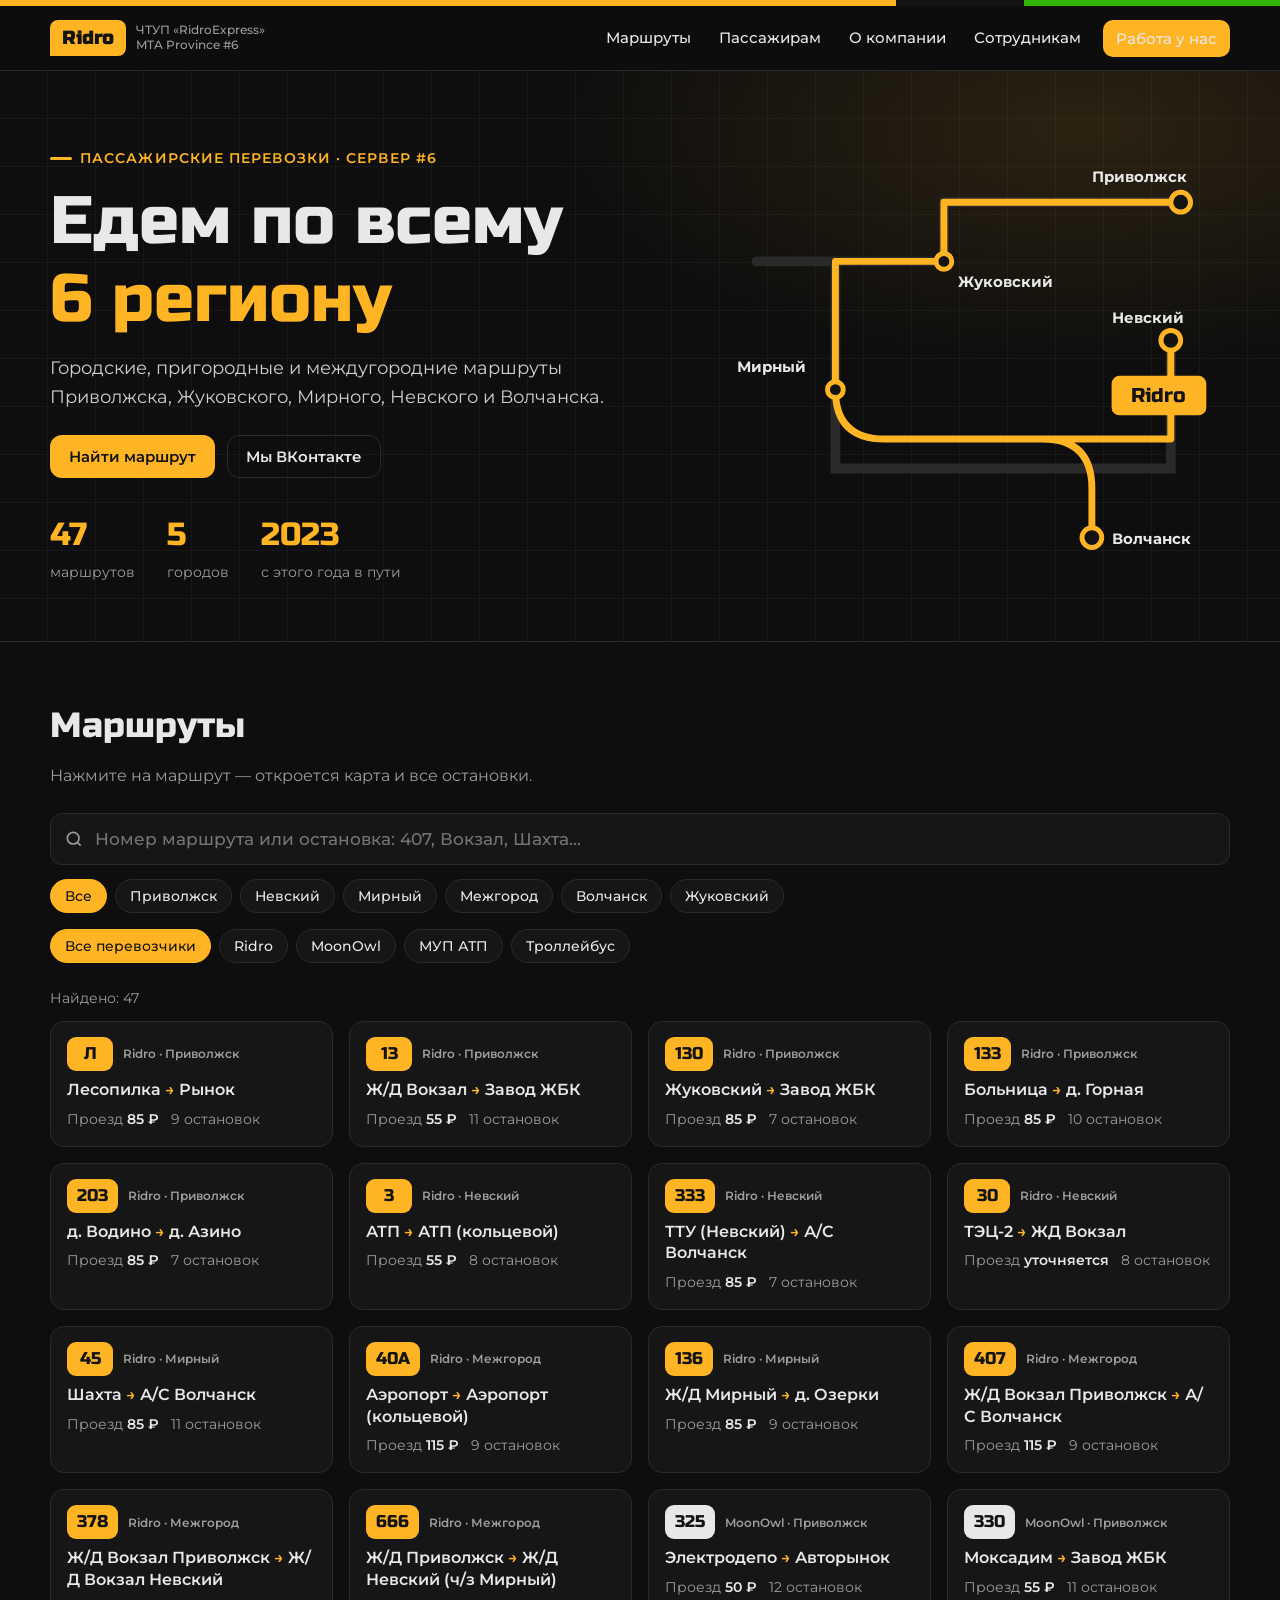
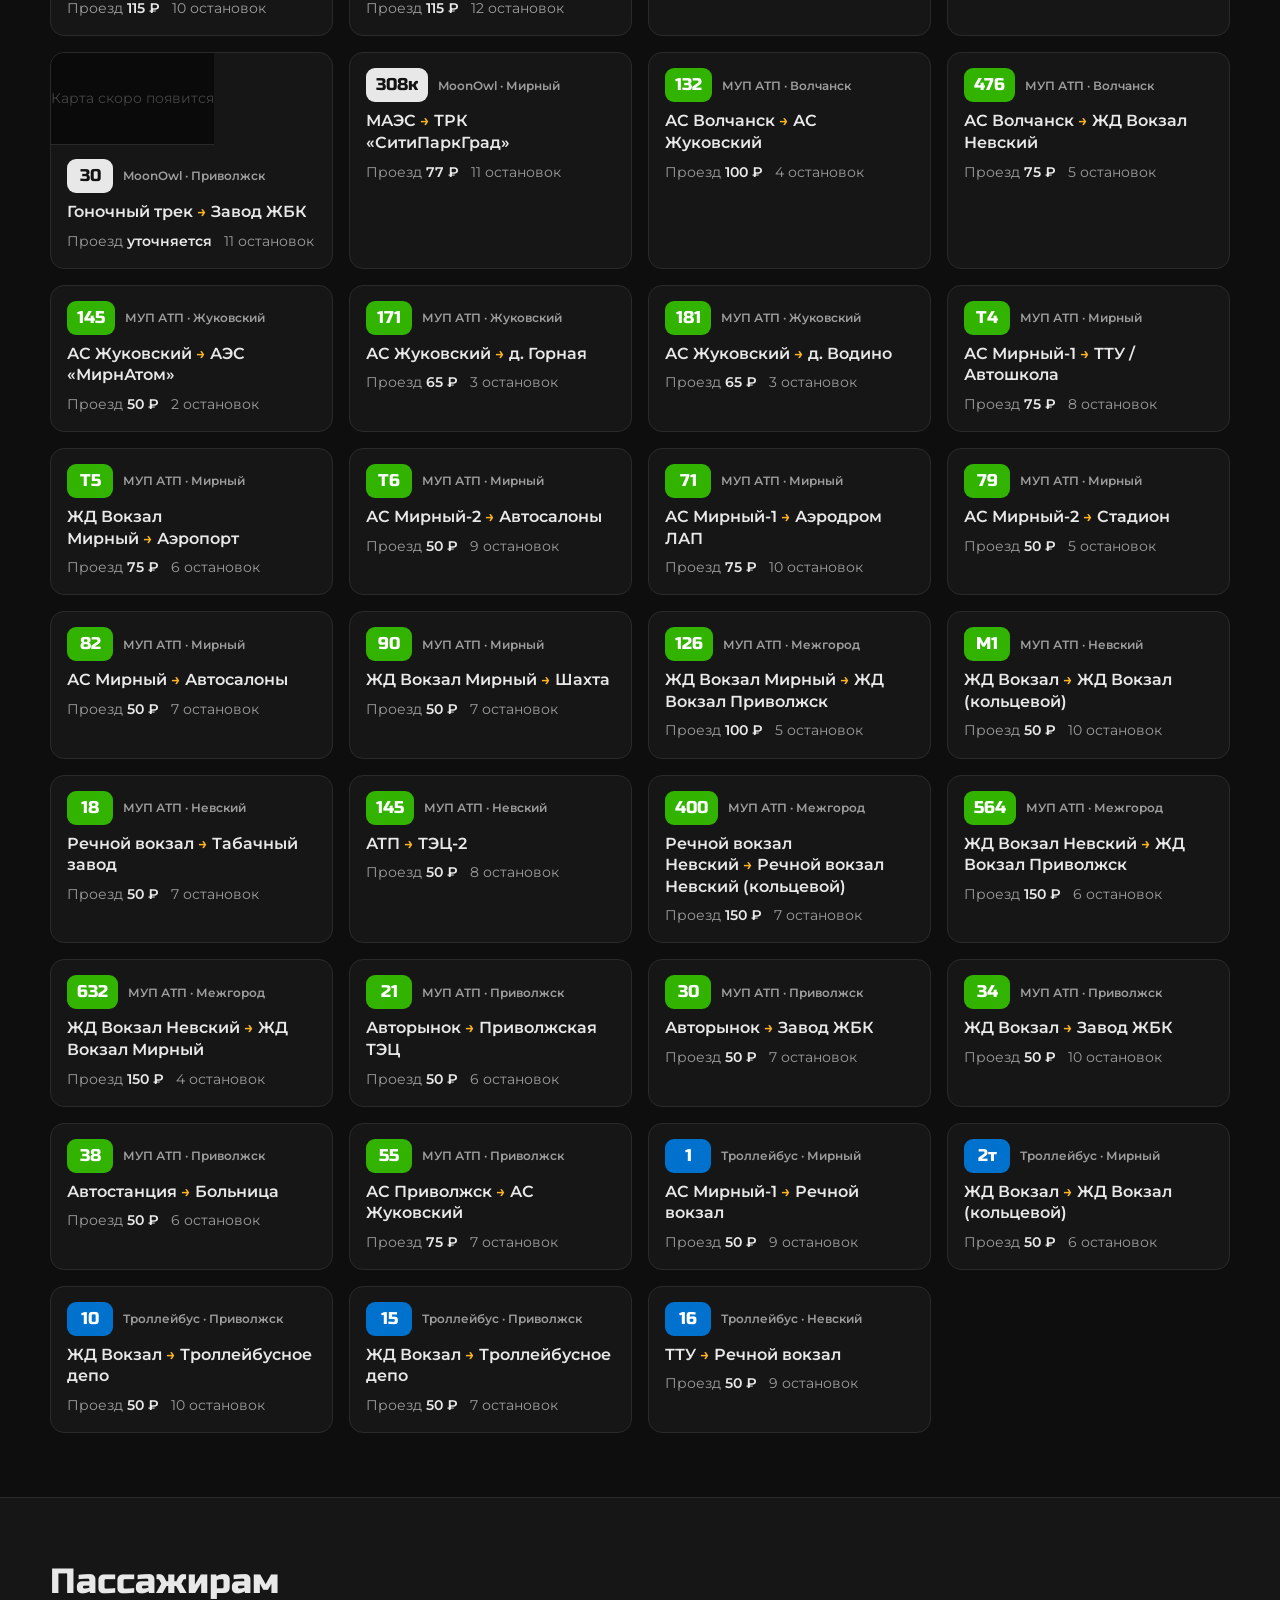
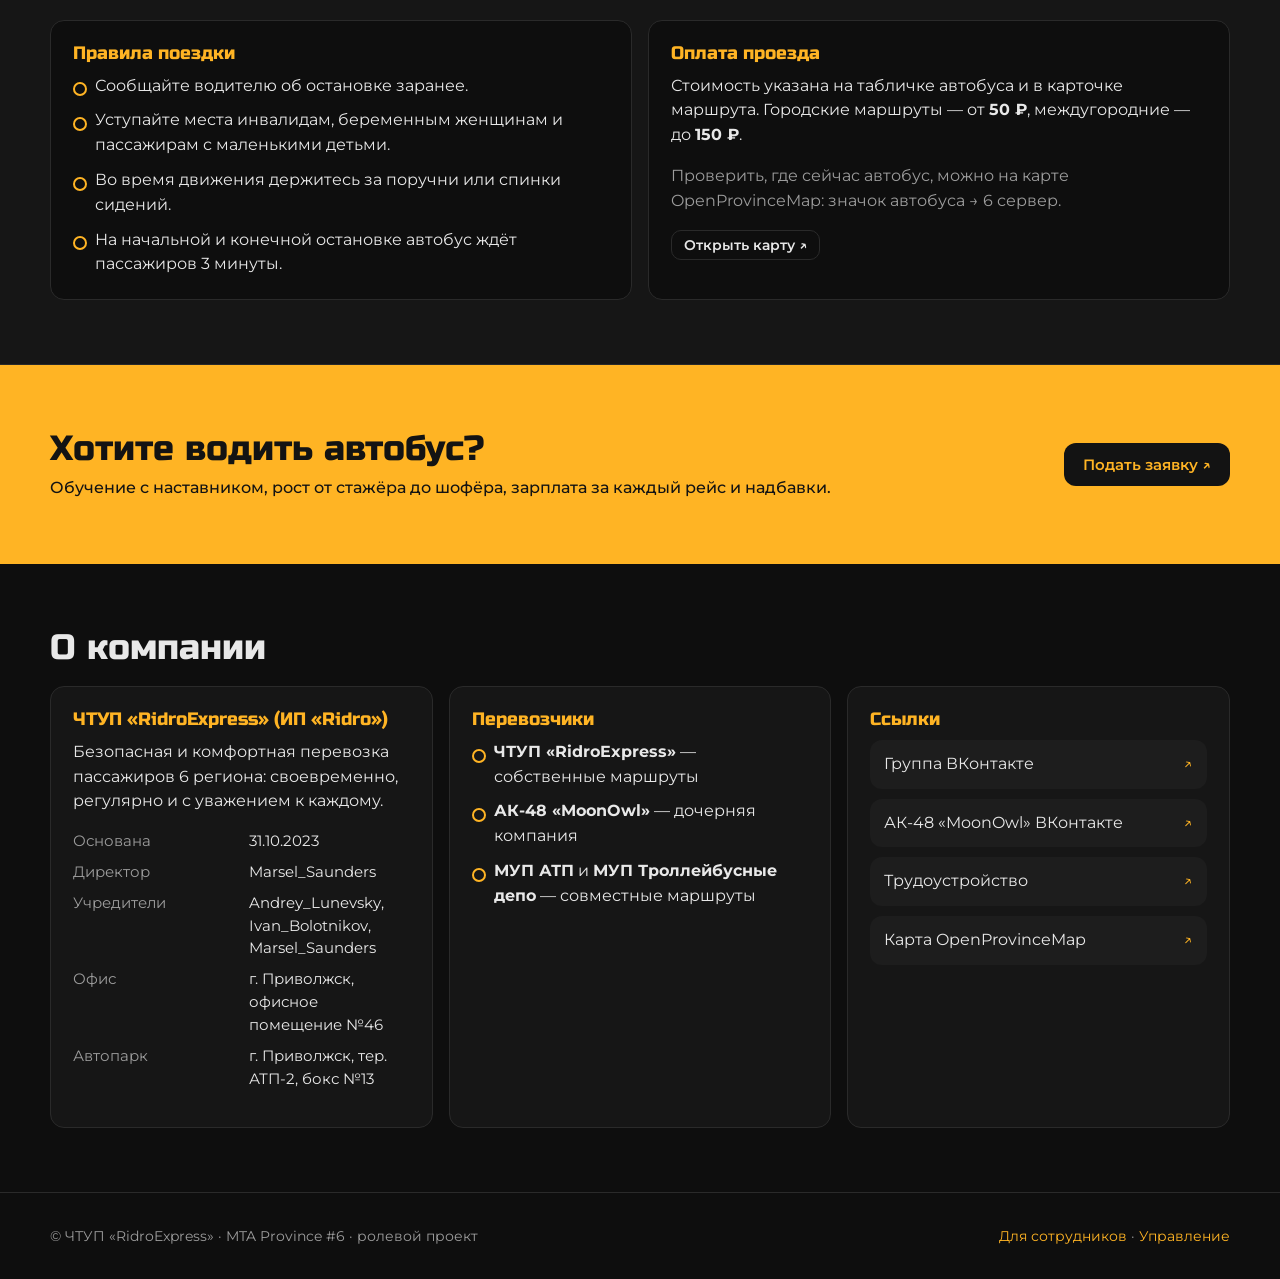
==== index.html @ a3ff10dc "Отчёт из нескольких строк: маршрут + круги + пассажиры + автобус + окраска; надбавка за автобус подс" ====
<!doctype html>
<html lang="ru">
<head>
  <meta charset="utf-8">
  <meta name="viewport" content="width=device-width, initial-scale=1">
  <title>RidroExpress — маршруты</title>
  <meta name="description" content="ЧТУП «RidroExpress» — пассажирские перевозки на MTA Province #6: маршруты, карты, стоимость проезда.">
  <meta name="theme-color" content="#131313">
  <link rel="icon" href="assets/img/favicon.svg" type="image/svg+xml">
  <link rel="preconnect" href="https://fonts.googleapis.com">
  <link rel="preconnect" href="https://fonts.gstatic.com" crossorigin>
  <link href="https://fonts.googleapis.com/css2?family=Montserrat:wght@400;500;600;700&family=Russo+One&display=swap" rel="stylesheet">
  <link rel="stylesheet" href="assets/css/style.css?v=20261020f">
</head>
<body>
  <div class="stripes"></div>
  <header class="header">
    <div class="wrap">
      <a class="logo" href="./">
        <span class="plate">Ridro</span>
        <small>ЧТУП «RidroExpress»<br>MTA Province #6</small>
      </a>
      <button class="burger" aria-label="Меню" aria-expanded="false">
        <svg width="24" height="24" viewBox="0 0 24 24" fill="none" stroke="currentColor" stroke-width="2"><path d="M4 7h16M4 12h16M4 17h16"/></svg>
      </button>
      <nav class="nav">
        <a href="#routes">Маршруты</a>
        <a href="#passengers">Пассажирам</a>
        <a href="#about">О компании</a>
        <a href="staff.html">Сотрудникам</a>
        <a class="btn btn-primary btn-sm" href="https://vk.cc/cKjQS5" target="_blank" rel="noopener">Работа у нас</a>
      </nav>
    </div>
  </header>

  <main>
    <section class="hero">
      <div class="wrap">
        <div>
          <div class="eyebrow">Пассажирские перевозки · сервер #6</div>
          <h1>Едем по всему<br><span>6 региону</span></h1>
          <p class="lead" id="tagline">Городские, пригородные и междугородние маршруты Приволжска, Жуковского, Мирного, Невского и Волчанска.</p>
          <div class="hero-actions">
            <a class="btn btn-primary" href="#routes">Найти маршрут</a>
            <a class="btn btn-ghost" href="https://vk.ru/ridroexpress6" target="_blank" rel="noopener">Мы ВКонтакте</a>
          </div>
          <div class="stats">
            <div class="stat"><b id="st-routes">—</b><span>маршрутов</span></div>
            <div class="stat"><b id="st-cities">—</b><span>городов</span></div>
            <div class="stat"><b>2023</b><span>с этого года в пути</span></div>
          </div>
        </div>
        <div class="hero-art" aria-hidden="true">
          <svg viewBox="0 0 520 440" fill="none">
            <path d="M40 120 H230 V60 H470" stroke="#2a2a2a" stroke-width="10" stroke-linecap="round"/>
            <path d="M120 120 V330 H460 V200" stroke="#2a2a2a" stroke-width="10" stroke-linecap="round"/>
            <path class="route-line" d="M470 60 H230 V120 H120 V250 Q120 300 170 300 H330 Q380 300 380 350 V400 M330 300 H460 V200" stroke="#FFB424" stroke-width="7" stroke-linecap="round" stroke-linejoin="round"/>
            <g font-family="Montserrat, sans-serif" font-size="15" font-weight="700" fill="#E8E8E8">
              <circle cx="470" cy="60" r="10" fill="#131313" stroke="#FFB424" stroke-width="5"/><text x="380" y="40">Приволжск</text>
              <circle cx="230" cy="120" r="8" fill="#131313" stroke="#FFB424" stroke-width="5"/><text x="244" y="146">Жуковский</text>
              <circle cx="120" cy="250" r="8" fill="#131313" stroke="#FFB424" stroke-width="5"/><text x="20" y="232">Мирный</text>
              <circle cx="380" cy="400" r="10" fill="#131313" stroke="#FFB424" stroke-width="5"/><text x="400" y="406">Волчанск</text>
              <circle cx="460" cy="200" r="10" fill="#131313" stroke="#FFB424" stroke-width="5"/><text x="400" y="182">Невский</text>
            </g>
            <rect x="400" y="236" width="96" height="40" rx="8" fill="#FFB424"/>
            <text x="448" y="263" text-anchor="middle" font-family="Russo One, sans-serif" font-size="20" fill="#131313">Ridro</text>
          </svg>
        </div>
      </div>
    </section>

    <section id="routes">
      <div class="wrap">
        <div class="section-head">
          <div>
            <h2>Маршруты</h2>
            <p class="muted">Нажмите на маршрут — откроется карта и все остановки.</p>
          </div>
        </div>
        <div class="finder">
          <label class="search">
            <span class="sr-only">Поиск маршрута</span>
            <svg width="20" height="20" viewBox="0 0 24 24" fill="none" stroke="currentColor" stroke-width="2"><circle cx="11" cy="11" r="7"/><path d="m20 20-3.5-3.5"/></svg>
            <input class="input" id="q" type="search" placeholder="Номер маршрута или остановка: 407, Вокзал, Шахта…" autocomplete="off">
          </label>
          <div class="filters">
            <div class="chips" id="f-city" role="group" aria-label="Город"></div>
            <div class="chips" id="f-group" role="group" aria-label="Перевозчик"></div>
          </div>
        </div>
        <div class="count" id="count"></div>
        <div class="grid" id="grid"></div>
      </div>
    </section>

    <section id="passengers" style="background: var(--surface); border-block: 1px solid var(--line)">
      <div class="wrap">
        <h2>Пассажирам</h2>
        <div class="cols">
          <div class="panel" style="background: var(--bg)">
            <h3>Правила поездки</h3>
            <ul class="list" id="p-rules"></ul>
          </div>
          <div class="panel" style="background: var(--bg)">
            <h3>Оплата проезда</h3>
            <p>Стоимость указана на табличке автобуса и в карточке маршрута. Городские маршруты — от <b id="fare-min">—</b>, междугородние — до <b id="fare-max">—</b>.</p>
            <p class="muted">Проверить, где сейчас автобус, можно на карте OpenProvinceMap: значок автобуса → 6 сервер.</p>
            <a class="btn btn-ghost btn-sm" href="https://fantastic-game.ru/openprovincemap/#layer=b" target="_blank" rel="noopener">Открыть карту ↗</a>
          </div>
        </div>
      </div>
    </section>

    <section class="band">
      <div class="wrap">
        <div>
          <h2>Хотите водить автобус?</h2>
          <p>Обучение с наставником, рост от стажёра до шофёра, зарплата за каждый рейс и надбавки.</p>
        </div>
        <a class="btn" href="https://vk.cc/cKjQS5" target="_blank" rel="noopener">Подать заявку ↗</a>
      </div>
    </section>

    <section id="about">
      <div class="wrap">
        <h2>О компании</h2>
        <div class="cols">
          <div class="panel">
            <h3 id="org-name">ЧТУП «RidroExpress»</h3>
            <p id="org-goal"></p>
            <dl class="kv">
              <dt>Основана</dt><dd id="org-founded"></dd>
              <dt>Директор</dt><dd id="org-director"></dd>
              <dt>Учредители</dt><dd id="org-founders"></dd>
              <dt>Офис</dt><dd id="org-office"></dd>
              <dt>Автопарк</dt><dd id="org-depot"></dd>
            </dl>
          </div>
          <div class="panel">
            <h3>Перевозчики</h3>
            <ul class="list">
              <li><b>ЧТУП «RidroExpress»</b> — собственные маршруты</li>
              <li><b>АК-48 «MoonOwl»</b> — дочерняя компания</li>
              <li><b>МУП АТП</b> и <b>МУП Троллейбусные депо</b> — совместные маршруты</li>
            </ul>
          </div>
          <div class="panel">
            <h3>Ссылки</h3>
            <div class="links" id="links"></div>
          </div>
        </div>
      </div>
    </section>
  </main>

  <footer class="footer">
    <div class="wrap">
      <span>© ЧТУП «RidroExpress» · MTA Province #6 · ролевой проект</span>
      <span><a href="staff.html">Для сотрудников</a> · <a href="admin.html">Управление</a></span>
    </div>
  </footer>

  <dialog class="route" id="dlg" aria-labelledby="dlg-title"></dialog>

  <script src="assets/js/common.js?v=20261020f"></script>
  <script src="assets/js/passenger.js?v=20261020f"></script>
</body>
</html>
---- assets/css/style.css ----
/* ЧТУП «RidroExpress» — фирменные цвета из Устава (Приложение №1) */
:root {
  --yellow: #FFB424;
  --yellow-soft: #E3C415;
  --black: #131313;
  --white: #E8E8E8;
  --green: #31B300;
  --blue: #0072CE;

  --bg: #0E0E0E;
  --surface: #161616;
  --surface-2: #1D1D1D;
  --line: #2A2A2A;
  --text: var(--white);
  --muted: #9C9C9C;
  --radius: 14px;
  --shadow: 0 10px 30px rgba(0, 0, 0, .45);
  --font-head: "Russo One", "Montserrat", system-ui, sans-serif;
  --font: "Montserrat", system-ui, -apple-system, "Segoe UI", sans-serif;
  --mono: ui-monospace, "Cascadia Mono", Consolas, monospace;
  color-scheme: dark;
}

* { box-sizing: border-box; }
[hidden] { display: none !important; }
html { scroll-behavior: smooth; }
body {
  margin: 0;
  background: var(--bg);
  color: var(--text);
  font: 400 16px/1.55 var(--font);
  -webkit-font-smoothing: antialiased;
}
img { max-width: 100%; display: block; }
a { color: var(--yellow); text-decoration: none; }
a:hover { text-decoration: underline; }
h1, h2, h3 { font-family: var(--font-head); font-weight: 400; line-height: 1.15; margin: 0 0 .5em; }
h2 { font-size: clamp(1.6rem, 3vw, 2.2rem); }
h3 { font-size: 1.15rem; }
p { margin: 0 0 1em; }
.wrap { width: min(1180px, 100% - 32px); margin-inline: auto; }
.muted { color: var(--muted); }
.sr-only { position: absolute; width: 1px; height: 1px; overflow: hidden; clip: rect(0 0 0 0); }

/* ---------- Header ---------- */
.header {
  position: sticky; top: 0; z-index: 50;
  background: rgba(14, 14, 14, .88);
  backdrop-filter: blur(10px);
  border-bottom: 1px solid var(--line);
}
.header .wrap { display: flex; align-items: center; gap: 24px; height: 64px; }
.logo { display: flex; align-items: center; gap: 10px; color: var(--text); font-weight: 700; }
.logo:hover { text-decoration: none; }
.plate {
  display: inline-block; background: var(--yellow); color: var(--black);
  font-family: var(--font-head); font-size: 1.15rem; padding: 4px 12px 3px;
  border-radius: 8px 8px 8px 0; letter-spacing: .5px;
}
.logo small { color: var(--muted); font-weight: 500; font-size: .78rem; line-height: 1.2; }
.nav { display: flex; gap: 4px; margin-left: auto; align-items: center; }
.nav a {
  color: var(--text); padding: 8px 12px; border-radius: 10px; font-weight: 500; font-size: .95rem;
}
.nav a:hover, .nav a[aria-current="page"] { background: var(--surface-2); text-decoration: none; }
.nav .btn { margin-left: 6px; }
.burger { display: none; margin-left: auto; background: none; border: 0; color: var(--text); padding: 8px; cursor: pointer; }

@media (max-width: 820px) {
  .burger { display: block; }
  .nav {
    display: none; position: absolute; top: 64px; left: 0; right: 0; flex-direction: column; align-items: stretch;
    background: var(--surface); border-bottom: 1px solid var(--line); padding: 8px 16px 16px;
  }
  .nav.open { display: flex; }
  .nav .btn { margin: 8px 0 0; text-align: center; }
}

/* ---------- Buttons, chips, inputs ---------- */
.btn {
  display: inline-flex; align-items: center; justify-content: center; gap: 8px;
  border: 1px solid transparent; border-radius: 12px; padding: 11px 18px;
  font: 600 .95rem var(--font); cursor: pointer; transition: .15s; color: var(--text); background: var(--surface-2);
}
.btn:hover { text-decoration: none; border-color: #444; }
.btn-primary { background: var(--yellow); color: var(--black); }
.btn-primary:hover { background: #ffc451; border-color: transparent; }
.btn-ghost { background: transparent; border-color: var(--line); }
.btn-sm { padding: 6px 12px; font-size: .85rem; border-radius: 10px; }
.btn-danger { background: transparent; border-color: #5a2222; color: #ff8d8d; }

.chips { display: flex; flex-wrap: wrap; gap: 8px; }
.chip {
  border: 1px solid var(--line); background: var(--surface); color: var(--text);
  padding: 7px 14px; border-radius: 999px; font: 500 .9rem var(--font); cursor: pointer;
}
.chip:hover { border-color: #444; }
.chip[aria-pressed="true"] { background: var(--yellow); color: var(--black); border-color: var(--yellow); }

.input, select.input, textarea.input {
  width: 100%; background: var(--surface); color: var(--text); border: 1px solid var(--line);
  border-radius: 12px; padding: 11px 14px; font: 500 1rem var(--font); outline: none;
}
.input:focus { border-color: var(--yellow); }
textarea.input { resize: vertical; min-height: 80px; line-height: 1.45; }
label.field { display: grid; gap: 6px; font-size: .85rem; color: var(--muted); font-weight: 600; }

/* ---------- Hero ---------- */
.hero { position: relative; overflow: hidden; padding: 72px 0 56px; border-bottom: 1px solid var(--line); }
.hero::before {
  content: ""; position: absolute; inset: 0;
  background:
    radial-gradient(900px 400px at 85% 10%, rgba(255, 180, 36, .12), transparent 60%),
    linear-gradient(transparent 0 calc(100% - 1px), rgba(255,255,255,.035) 0) 0 0 / 100% 48px,
    linear-gradient(90deg, transparent 0 calc(100% - 1px), rgba(255,255,255,.035) 0) 0 0 / 48px 100%;
  pointer-events: none;
}
.hero .wrap { position: relative; display: grid; grid-template-columns: 1.1fr .9fr; gap: 40px; align-items: center; }
.hero h1 { font-size: clamp(2.3rem, 6vw, 4.2rem); margin-bottom: 16px; }
.hero h1 span { color: var(--yellow); }
.hero .lead { font-size: 1.15rem; color: #cfcfcf; max-width: 34em; }
.eyebrow { display: inline-flex; align-items: center; gap: 8px; color: var(--yellow); font-weight: 600; font-size: .85rem; letter-spacing: .08em; text-transform: uppercase; margin-bottom: 14px; }
.eyebrow::before { content: ""; width: 22px; height: 3px; background: var(--yellow); border-radius: 2px; }
.hero-actions { display: flex; gap: 12px; flex-wrap: wrap; margin: 24px 0 32px; }
.stats { display: flex; gap: 32px; flex-wrap: wrap; }
.stat b { display: block; font-family: var(--font-head); font-size: 2rem; color: var(--yellow); font-weight: 400; }
.stat span { color: var(--muted); font-size: .9rem; }
.hero-art svg { width: 100%; height: auto; }
.route-line { stroke-dasharray: 1400; stroke-dashoffset: 1400; animation: draw 2.6s ease-out .2s forwards; }
@keyframes draw { to { stroke-dashoffset: 0; } }
@media (prefers-reduced-motion: reduce) { .route-line { animation: none; stroke-dashoffset: 0; } }
@media (max-width: 860px) {
  .hero { padding: 48px 0 40px; }
  .hero .wrap { grid-template-columns: 1fr; }
  .hero-art { display: none; }
  .stats { gap: 20px; }
  .stat b { font-size: 1.6rem; }
}

/* ---------- Sections ---------- */
section { padding: 64px 0; }
.section-head { display: flex; align-items: end; justify-content: space-between; gap: 16px; flex-wrap: wrap; margin-bottom: 24px; }
.section-head p { margin: 0; }

/* ---------- Route finder ---------- */
.finder { display: grid; gap: 14px; margin-bottom: 24px; }
.search { position: relative; }
.search svg { position: absolute; left: 14px; top: 50%; transform: translateY(-50%); color: var(--muted); }
.search .input { padding-left: 44px; font-size: 1.05rem; height: 52px; }
.filters { display: flex; gap: 16px; flex-wrap: wrap; justify-content: space-between; }
.count { color: var(--muted); font-size: .9rem; margin-bottom: 12px; }

.grid { display: grid; grid-template-columns: repeat(auto-fill, minmax(270px, 1fr)); gap: 16px; }
.card {
  position: relative; display: flex; flex-direction: column; text-align: left; width: 100%;
  background: var(--surface); border: 1px solid var(--line); border-radius: var(--radius);
  overflow: hidden; cursor: pointer; color: var(--text); font: inherit; padding: 0; transition: .18s;
}
.card:hover { border-color: #4a4a4a; transform: translateY(-2px); box-shadow: var(--shadow); }
.card .thumb { aspect-ratio: 16 / 9; background: #0a0a0a center / cover no-repeat; border-bottom: 1px solid var(--line); }
.card .thumb.empty { display: grid; place-items: center; color: #444; font-size: .85rem; }
.card .body { padding: 14px 16px 16px; display: grid; gap: 8px; }
.card .top { display: flex; align-items: center; gap: 10px; }
.num {
  display: inline-grid; place-items: center; min-width: 46px; height: 34px; padding: 0 10px;
  background: var(--yellow); color: var(--black); border-radius: 9px;
  font-family: var(--font-head); font-size: 1.05rem;
}
.num.moonowl { background: var(--white); color: var(--black); }
.num.mup { background: var(--green); color: #fff; }
.num.troll { background: var(--blue); color: #fff; }
.op { font-size: .78rem; color: var(--muted); font-weight: 600; }
.ends { font-weight: 600; line-height: 1.35; }
.ends .arrow { color: var(--yellow); margin: 0 4px; }
.meta { display: flex; gap: 12px; font-size: .85rem; color: var(--muted); flex-wrap: wrap; }
.meta b { color: var(--text); font-weight: 600; }
.empty-state { padding: 48px; text-align: center; color: var(--muted); border: 1px dashed var(--line); border-radius: var(--radius); }

/* ---------- Route dialog ---------- */
dialog.route {
  width: min(1100px, 100% - 24px); max-height: calc(100% - 24px); padding: 0; border: 1px solid var(--line);
  border-radius: 18px; background: var(--surface); color: var(--text); box-shadow: var(--shadow);
}
dialog.route::backdrop { background: rgba(0, 0, 0, .7); backdrop-filter: blur(3px); }
.dlg-head { display: flex; align-items: center; gap: 14px; padding: 18px 20px; border-bottom: 1px solid var(--line); position: sticky; top: 0; background: var(--surface); z-index: 2; }
.dlg-head .num { min-width: 58px; height: 42px; font-size: 1.3rem; }
.dlg-head h3 { margin: 0; font-family: var(--font); font-weight: 700; font-size: 1.1rem; }
.dlg-head .close { margin-left: auto; }
.dlg-body { display: grid; grid-template-columns: 1.5fr 1fr; gap: 0; }
.dlg-map { background: #0a0a0a; border-right: 1px solid var(--line); }
.dlg-map a { display: block; }
.dlg-map img { width: 100%; height: auto; }
.dlg-info { padding: 20px; display: grid; gap: 18px; align-content: start; }
.facts { display: grid; grid-template-columns: repeat(2, 1fr); gap: 10px; }
.fact { background: var(--surface-2); border-radius: 12px; padding: 10px 12px; }
.fact span { display: block; font-size: .78rem; color: var(--muted); }
.fact b { font-size: 1.1rem; }
.stops { list-style: none; margin: 0; padding: 0; position: relative; }
.stops::before { content: ""; position: absolute; left: 7px; top: 10px; bottom: 10px; width: 3px; background: var(--yellow); border-radius: 2px; }
.stops li { position: relative; padding: 5px 0 5px 28px; }
.stops li::before {
  content: ""; position: absolute; left: 1px; top: 11px; width: 15px; height: 15px; border-radius: 50%;
  background: var(--surface); border: 3px solid var(--yellow);
}
.stops li.end { font-weight: 700; }
.stops li.end::before { background: var(--yellow); }
@media (max-width: 860px) {
  .dlg-body { grid-template-columns: 1fr; }
  .dlg-map { border-right: 0; border-bottom: 1px solid var(--line); }
}

/* ---------- Info blocks ---------- */
.cols { display: grid; grid-template-columns: repeat(auto-fit, minmax(260px, 1fr)); gap: 16px; }
.panel { background: var(--surface); border: 1px solid var(--line); border-radius: var(--radius); padding: 22px; }
.panel h3 { color: var(--yellow); }
.list { margin: 0; padding: 0; list-style: none; display: grid; gap: 10px; }
.list li { position: relative; padding-left: 22px; }
.list li::before { content: ""; position: absolute; left: 0; top: .55em; width: 10px; height: 10px; border-radius: 50%; border: 2px solid var(--yellow); }
.band { background: var(--yellow); color: var(--black); }
.band .wrap { display: flex; align-items: center; justify-content: space-between; gap: 24px; flex-wrap: wrap; }
.band h2 { margin: 0 0 6px; }
.band p { margin: 0; font-weight: 500; }
.band .btn { background: var(--black); color: var(--yellow); }
.links { display: grid; gap: 10px; }
.links a { display: flex; justify-content: space-between; align-items: center; padding: 12px 14px; background: var(--surface-2); border-radius: 12px; color: var(--text); }
.links a:hover { text-decoration: none; background: #252525; }
.links a::after { content: "↗"; color: var(--yellow); }

/* ---------- Footer ---------- */
.footer { border-top: 1px solid var(--line); padding: 32px 0; color: var(--muted); font-size: .9rem; }
.footer .wrap { display: flex; justify-content: space-between; gap: 16px; flex-wrap: wrap; align-items: center; }
.stripes { height: 6px; background: linear-gradient(90deg, var(--yellow) 0 70%, var(--black) 70% 80%, var(--green) 80%); }

/* ---------- Staff page ---------- */
.staff-layout { display: grid; grid-template-columns: 240px minmax(0, 1fr); gap: 32px; padding: 32px 0 64px; }
.side { position: sticky; top: 88px; align-self: start; display: grid; gap: 4px; }
.side a { color: var(--text); padding: 10px 14px; border-radius: 10px; font-weight: 500; }
.side a:hover { background: var(--surface); text-decoration: none; }
.side a.active { background: var(--surface-2); color: var(--yellow); }
.staff-layout section { padding: 0 0 48px; scroll-margin-top: 88px; }
@media (max-width: 900px) {
  .staff-layout { grid-template-columns: minmax(0, 1fr); }
  .side { position: static; display: flex; overflow-x: auto; gap: 6px; padding-bottom: 4px; }
  .side a { white-space: nowrap; background: var(--surface); }
}
.table-wrap { overflow-x: auto; border: 1px solid var(--line); border-radius: var(--radius); }
table { width: 100%; border-collapse: collapse; font-size: .92rem; }
th, td { padding: 10px 14px; text-align: left; border-bottom: 1px solid var(--line); white-space: nowrap; }
th { background: var(--surface-2); color: var(--muted); font-weight: 600; font-size: .8rem; text-transform: uppercase; letter-spacing: .04em; position: sticky; top: 0; }
td.r, th.r { text-align: right; font-variant-numeric: tabular-nums; }
tbody tr:hover { background: var(--surface); }
tbody tr.group-row td { background: #121212; color: var(--yellow); font-weight: 700; }
.copy-row { display: flex; gap: 8px; align-items: flex-start; background: var(--surface-2); border-radius: 10px; padding: 10px 12px; }
.copy-row code { flex: 1; font: .85rem/1.5 var(--mono); white-space: pre-wrap; word-break: break-word; color: #ddd; }
.copy-row + .copy-row { margin-top: 8px; }
.copy { flex: none; }
.acc { border: 1px solid var(--line); border-radius: var(--radius); background: var(--surface); overflow: hidden; }
.acc + .acc { margin-top: 10px; }
.acc summary { list-style: none; cursor: pointer; display: flex; align-items: center; gap: 12px; padding: 12px 16px; }
.acc summary::-webkit-details-marker { display: none; }
.acc summary::after { content: "+"; margin-left: auto; color: var(--yellow); font-size: 1.3rem; }
.acc[open] summary::after { content: "−"; }
.acc .acc-body { padding: 4px 16px 18px; display: grid; gap: 16px; }
.kv { display: grid; grid-template-columns: 160px 1fr; gap: 8px 16px; font-size: .92rem; }
.kv dt { color: var(--muted); }
.kv dd { margin: 0; }
@media (max-width: 600px) { .kv { grid-template-columns: 1fr; } .kv dt { margin-top: 6px; } }
.swatches { display: flex; gap: 6px; flex-wrap: wrap; }
.swatch { width: 54px; height: 54px; border-radius: 10px; border: 1px solid #333; display: flex; align-items: end; padding: 3px; font: 600 .6rem var(--mono); color: #000; }
.steps { counter-reset: s; display: grid; gap: 12px; }
.step { counter-increment: s; position: relative; padding: 16px 16px 16px 64px; background: var(--surface); border: 1px solid var(--line); border-radius: var(--radius); }
.step::before { content: counter(s); position: absolute; left: 16px; top: 16px; width: 34px; height: 34px; display: grid; place-items: center; background: var(--yellow); color: var(--black); border-radius: 50%; font-family: var(--font-head); }
.step h3 { margin-bottom: 4px; }
.step p { margin: 0; color: #cfcfcf; }
.toolbar { display: flex; gap: 12px; flex-wrap: wrap; align-items: end; margin-bottom: 16px; }
.toolbar .field { min-width: 200px; }
.toast {
  position: fixed; left: 50%; bottom: 24px; transform: translateX(-50%) translateY(20px); opacity: 0;
  background: var(--yellow); color: var(--black); padding: 10px 18px; border-radius: 12px; font-weight: 600;
  transition: .2s; z-index: 100; pointer-events: none;
}
.toast.show { opacity: 1; transform: translateX(-50%) translateY(0); }
.badge { display: inline-block; padding: 2px 8px; border-radius: 6px; font-size: .75rem; font-weight: 700; background: var(--surface-2); color: var(--muted); }
.badge.warn { background: #3a2c0c; color: var(--yellow); }

/* ---------- Калькулятор, отчёты, сотрудники, устав ---------- */
.hint { font-size: .8rem; color: var(--muted); font-weight: 400; margin: 12px 0 0; }
.calc-grid { display: grid; grid-template-columns: repeat(auto-fit, minmax(200px, 1fr)); gap: 14px; }
.calc-out { display: grid; grid-template-columns: repeat(auto-fit, minmax(150px, 1fr)); gap: 10px; margin: 18px 0; }
.calc-out .fact.total { background: var(--yellow); color: var(--black); }
.calc-out .fact.total span { color: rgba(0, 0, 0, .65); }
.calc-out .fact.minus b { color: #ff8d8d; }
.calc-send { display: flex; gap: 12px; align-items: end; flex-wrap: wrap; }
.calc-send .field { flex: 1 1 220px; }
.notice { padding: 18px; border: 1px dashed var(--line); border-radius: var(--radius); color: var(--muted); }
.ustav { line-height: 1.6; }
.ustav h3 { color: var(--yellow); margin: 22px 0 8px; font-size: 1.2rem; }
.ustav h4 { margin: 16px 0 6px; font-family: var(--font); font-weight: 700; font-size: 1rem; }
.ustav p { margin: 0 0 8px; white-space: normal; }
.ustav img { max-width: 100%; border-radius: 10px; margin: 8px 0; }
.ustav-box summary { padding: 16px; }
.more { margin-top: 12px; }
.badge.ok { background: #183d10; color: #8ee36b; }
.badge.bad { background: #3d1515; color: #ff8d8d; }
.report-form { display: grid; gap: 14px; border-top: 1px solid var(--line); padding-top: 18px; }
.check { display: flex; gap: 8px; align-items: center; color: var(--muted); font-size: .9rem; }
.report-result { margin: 0; font-weight: 600; min-height: 1.2em; }
.report-result.ok { color: #8ee36b; }
.report-result.bad { color: #ff8d8d; }
.trips { display: grid; gap: 12px; margin-top: 14px; }
.trip { border: 1px solid var(--line); border-radius: 12px; padding: 12px 14px 14px; background: var(--bg); }
.trip-head { display: flex; justify-content: space-between; align-items: center; margin-bottom: 10px; min-height: 30px; }
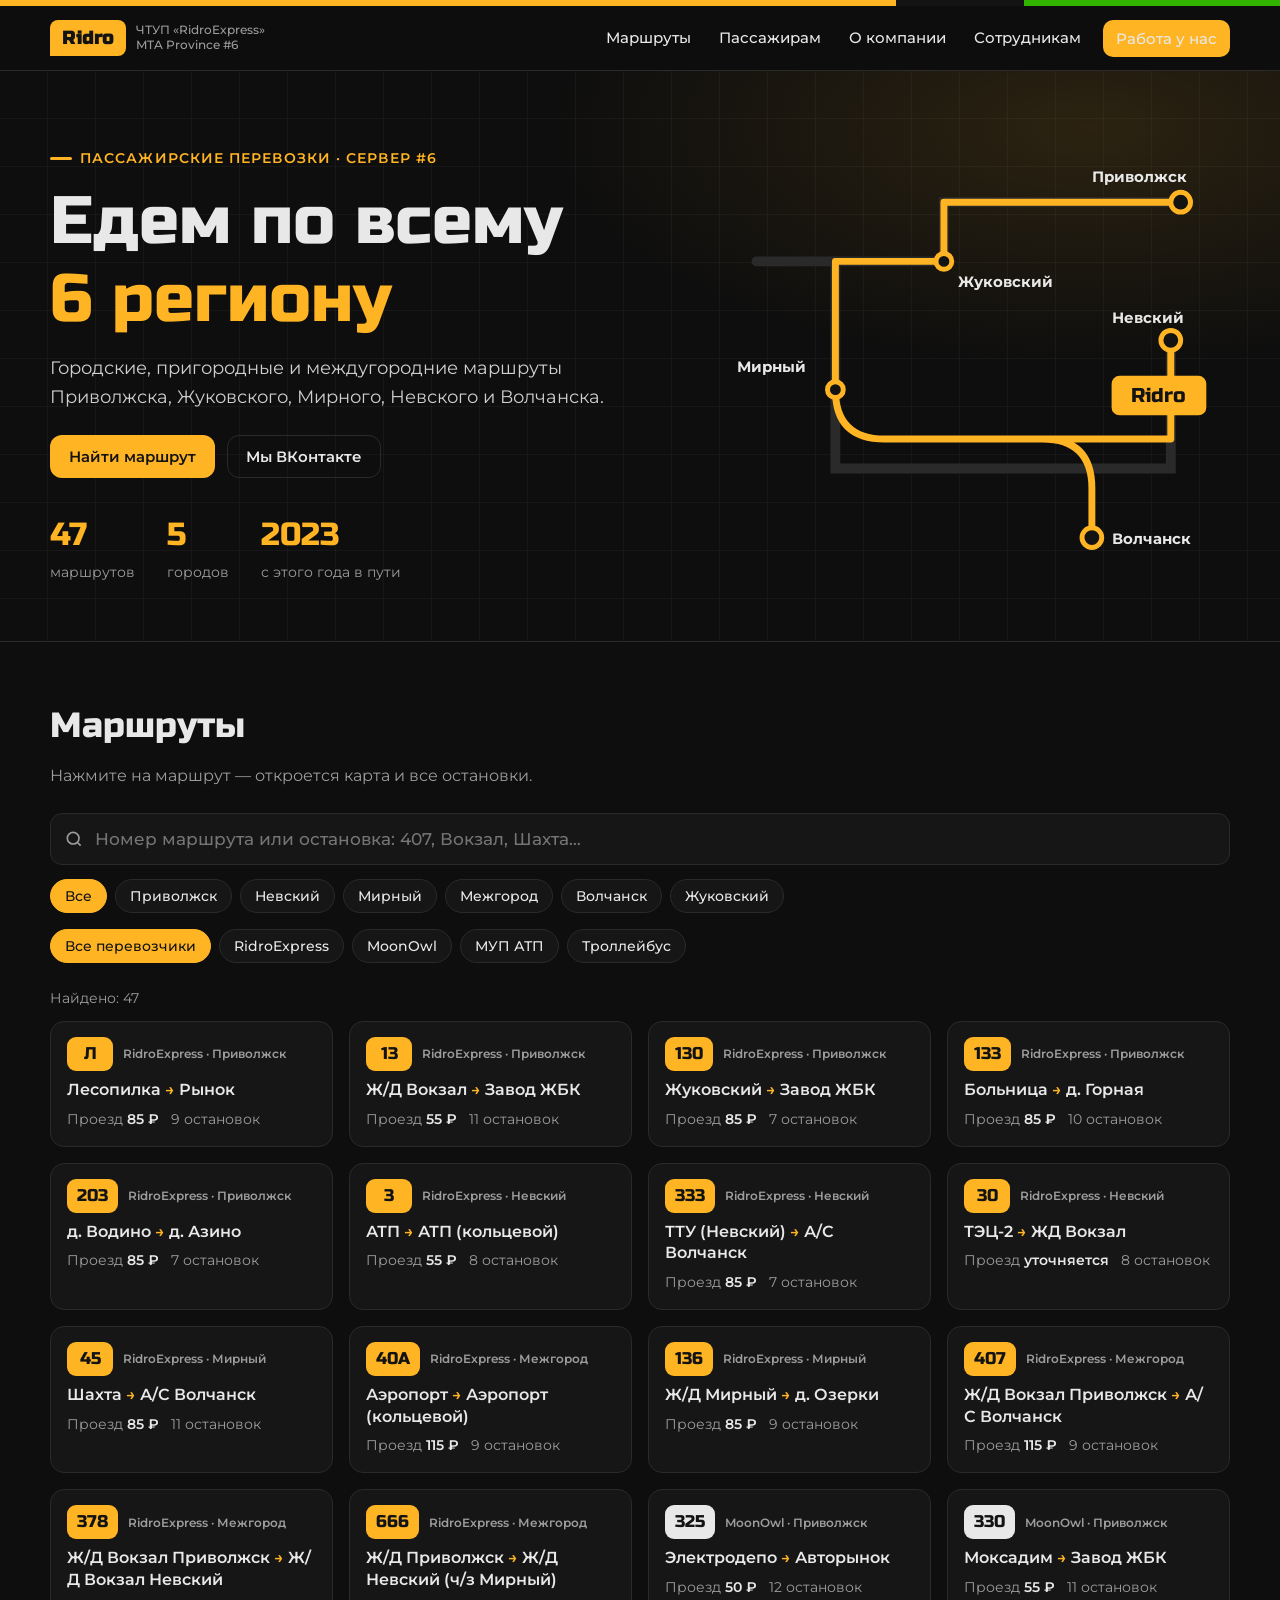
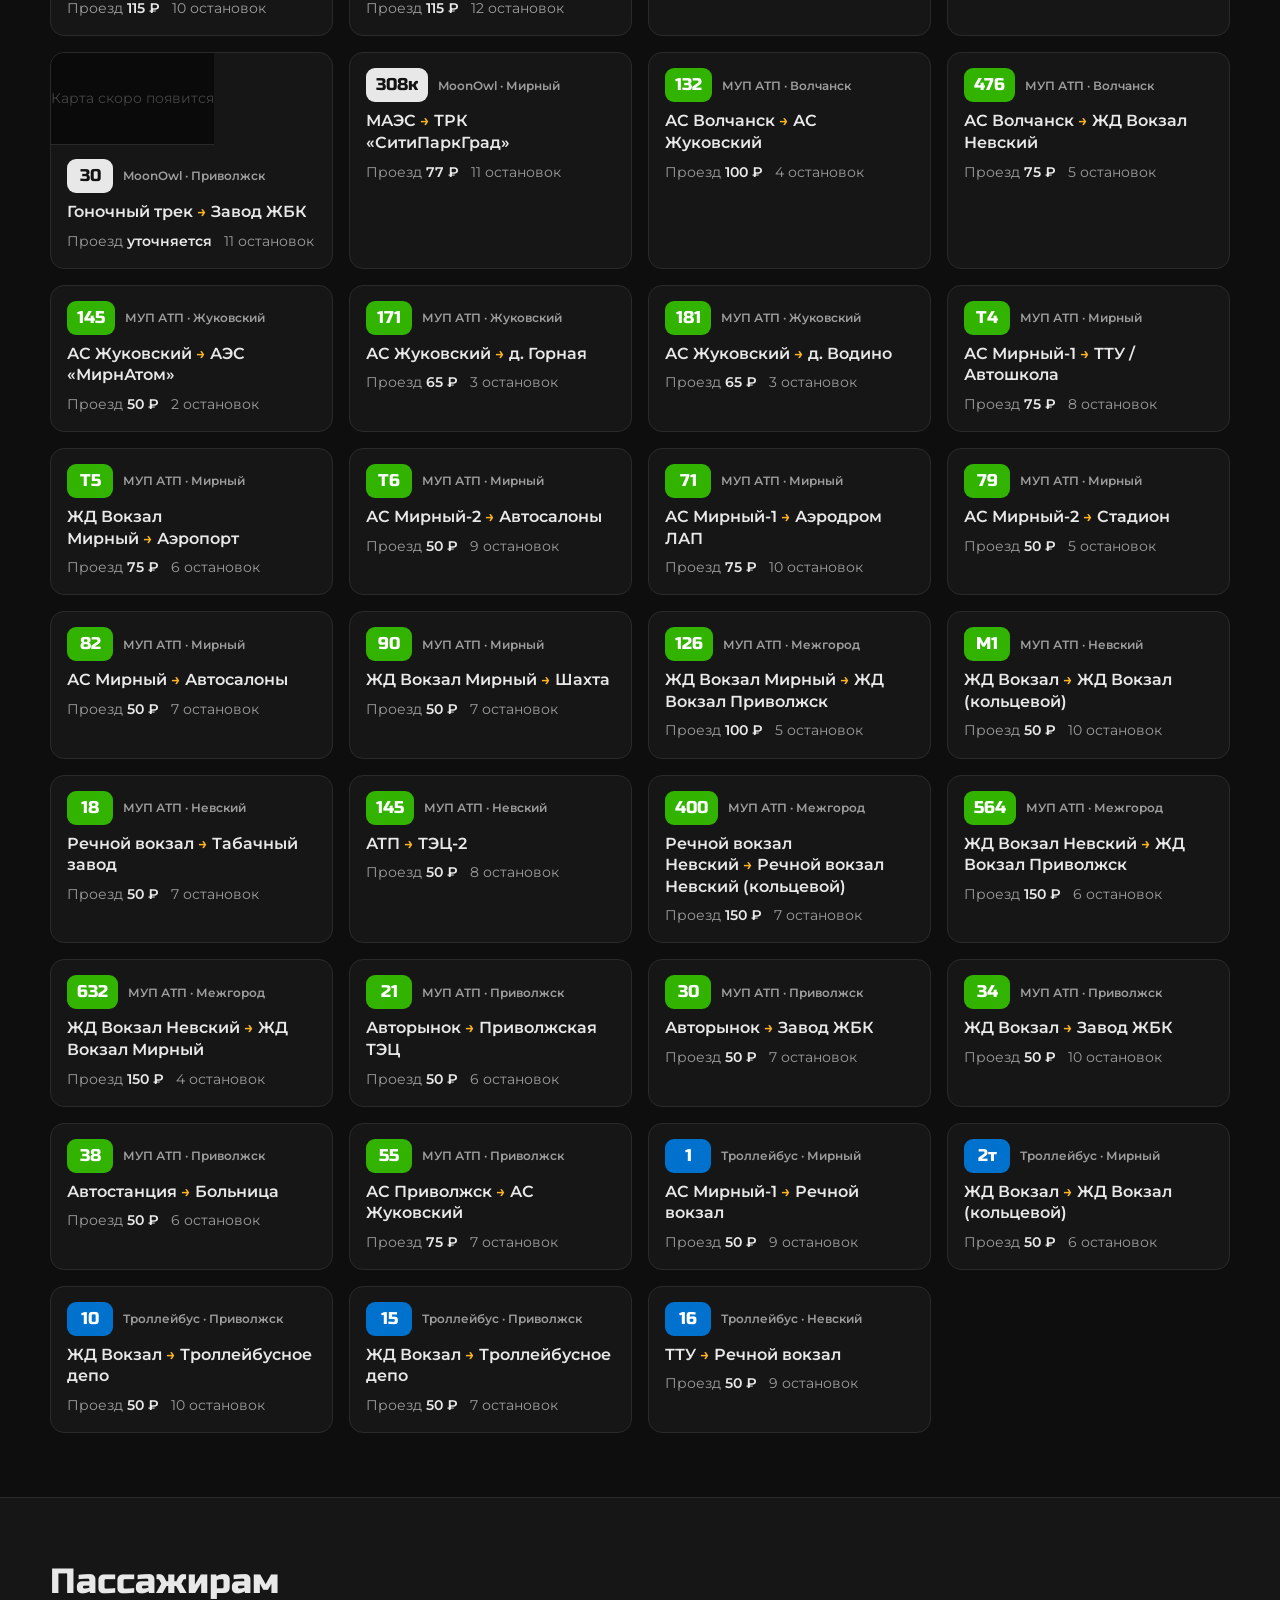
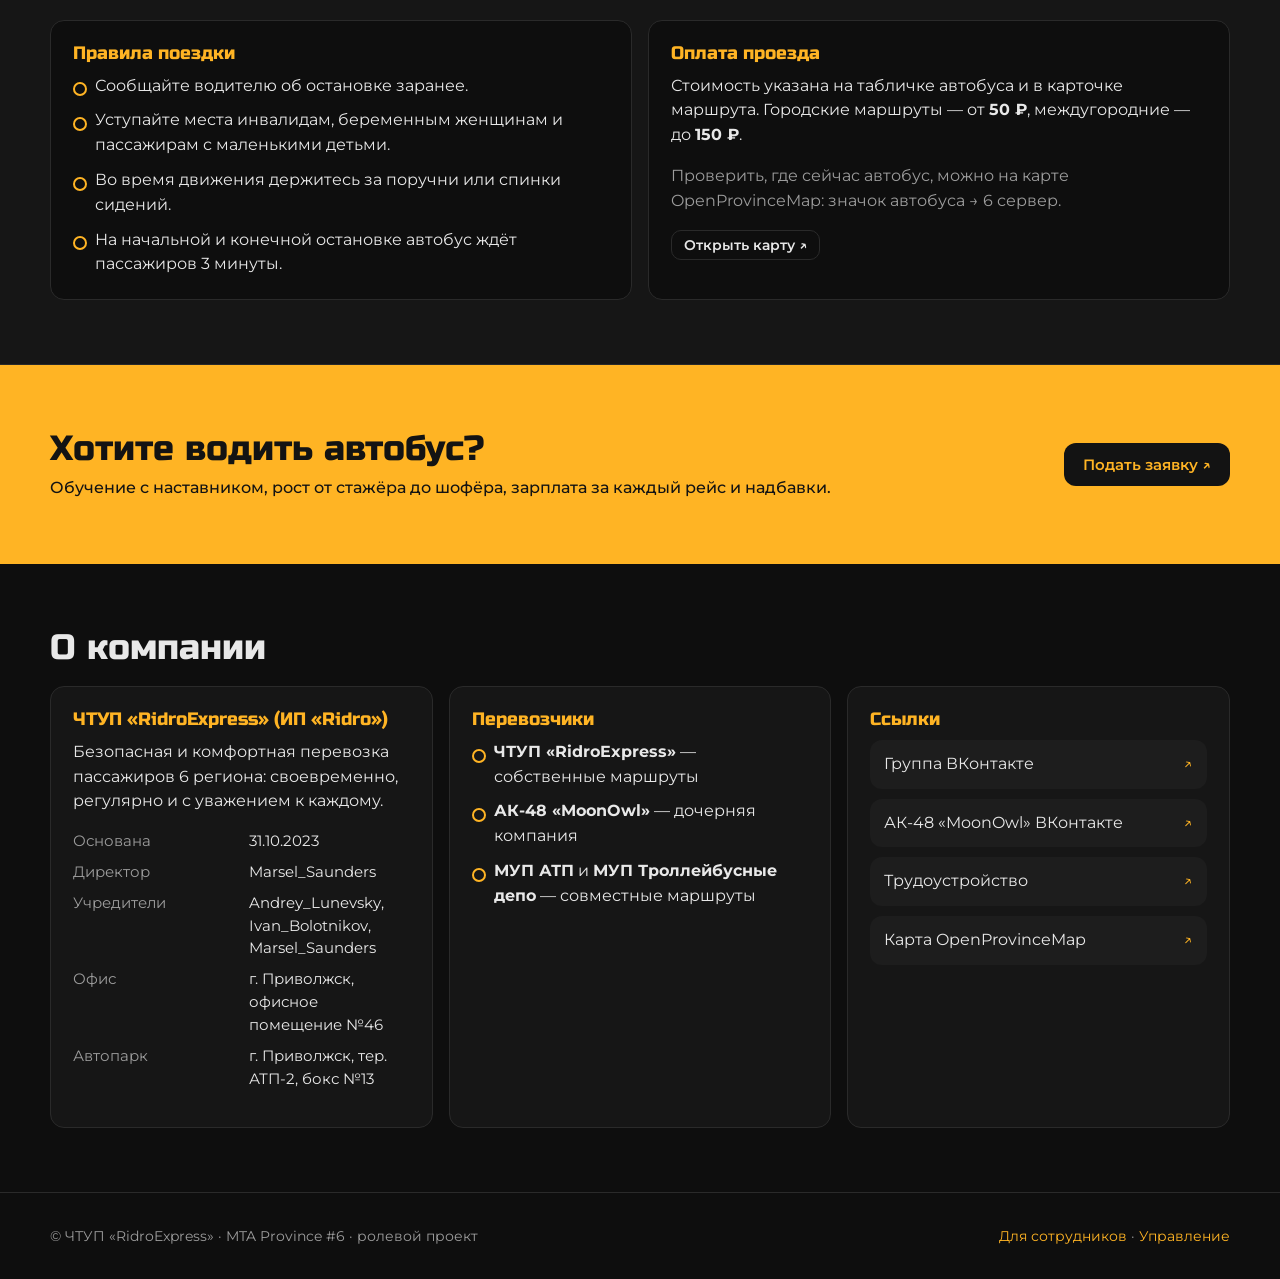
==== commit 2bcef7e0: "Выплаты: столбцы в порядке расчёта, ставки и суммы формулами, текст «Расчёт», перенос старого листа," ====
--- a/index.html
+++ b/index.html
@@ -10,7 +10,7 @@
   <link rel="preconnect" href="https://fonts.googleapis.com">
   <link rel="preconnect" href="https://fonts.gstatic.com" crossorigin>
   <link href="https://fonts.googleapis.com/css2?family=Montserrat:wght@400;500;600;700&family=Russo+One&display=swap" rel="stylesheet">
-  <link rel="stylesheet" href="assets/css/style.css?v=20261020f">
+  <link rel="stylesheet" href="assets/css/style.css?v=20261020i">
 </head>
 <body>
   <div class="stripes"></div>
@@ -162,7 +162,7 @@
 
   <dialog class="route" id="dlg" aria-labelledby="dlg-title"></dialog>
 
-  <script src="assets/js/common.js?v=20261020f"></script>
-  <script src="assets/js/passenger.js?v=20261020f"></script>
+  <script src="assets/js/common.js?v=20261020i"></script>
+  <script src="assets/js/passenger.js?v=20261020i"></script>
 </body>
 </html>
--- a/assets/css/style.css
+++ b/assets/css/style.css
@@ -310,3 +310,4 @@
 .trips { display: grid; gap: 12px; margin-top: 14px; }
 .trip { border: 1px solid var(--line); border-radius: 12px; padding: 12px 14px 14px; background: var(--bg); }
 .trip-head { display: flex; justify-content: space-between; align-items: center; margin-bottom: 10px; min-height: 30px; }
+.bind-key-field { max-width: 260px; margin-bottom: 10px; }
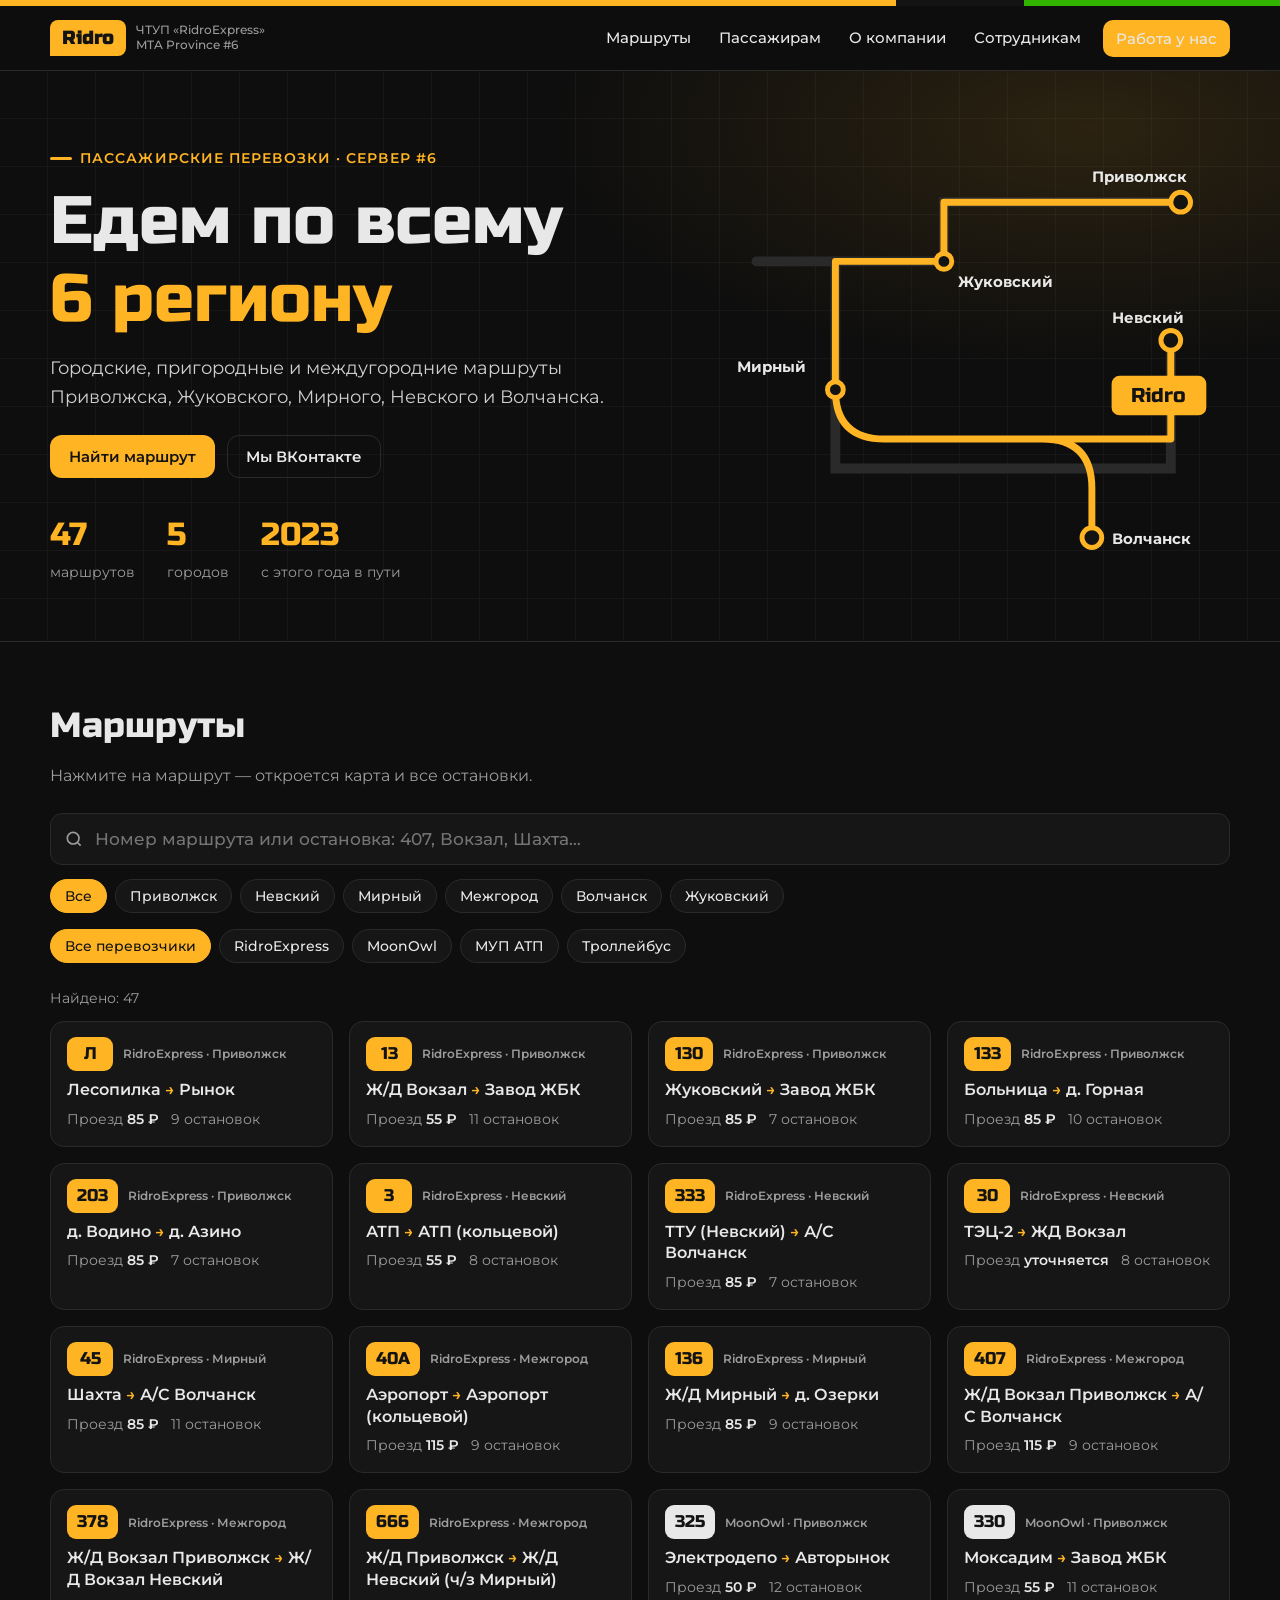
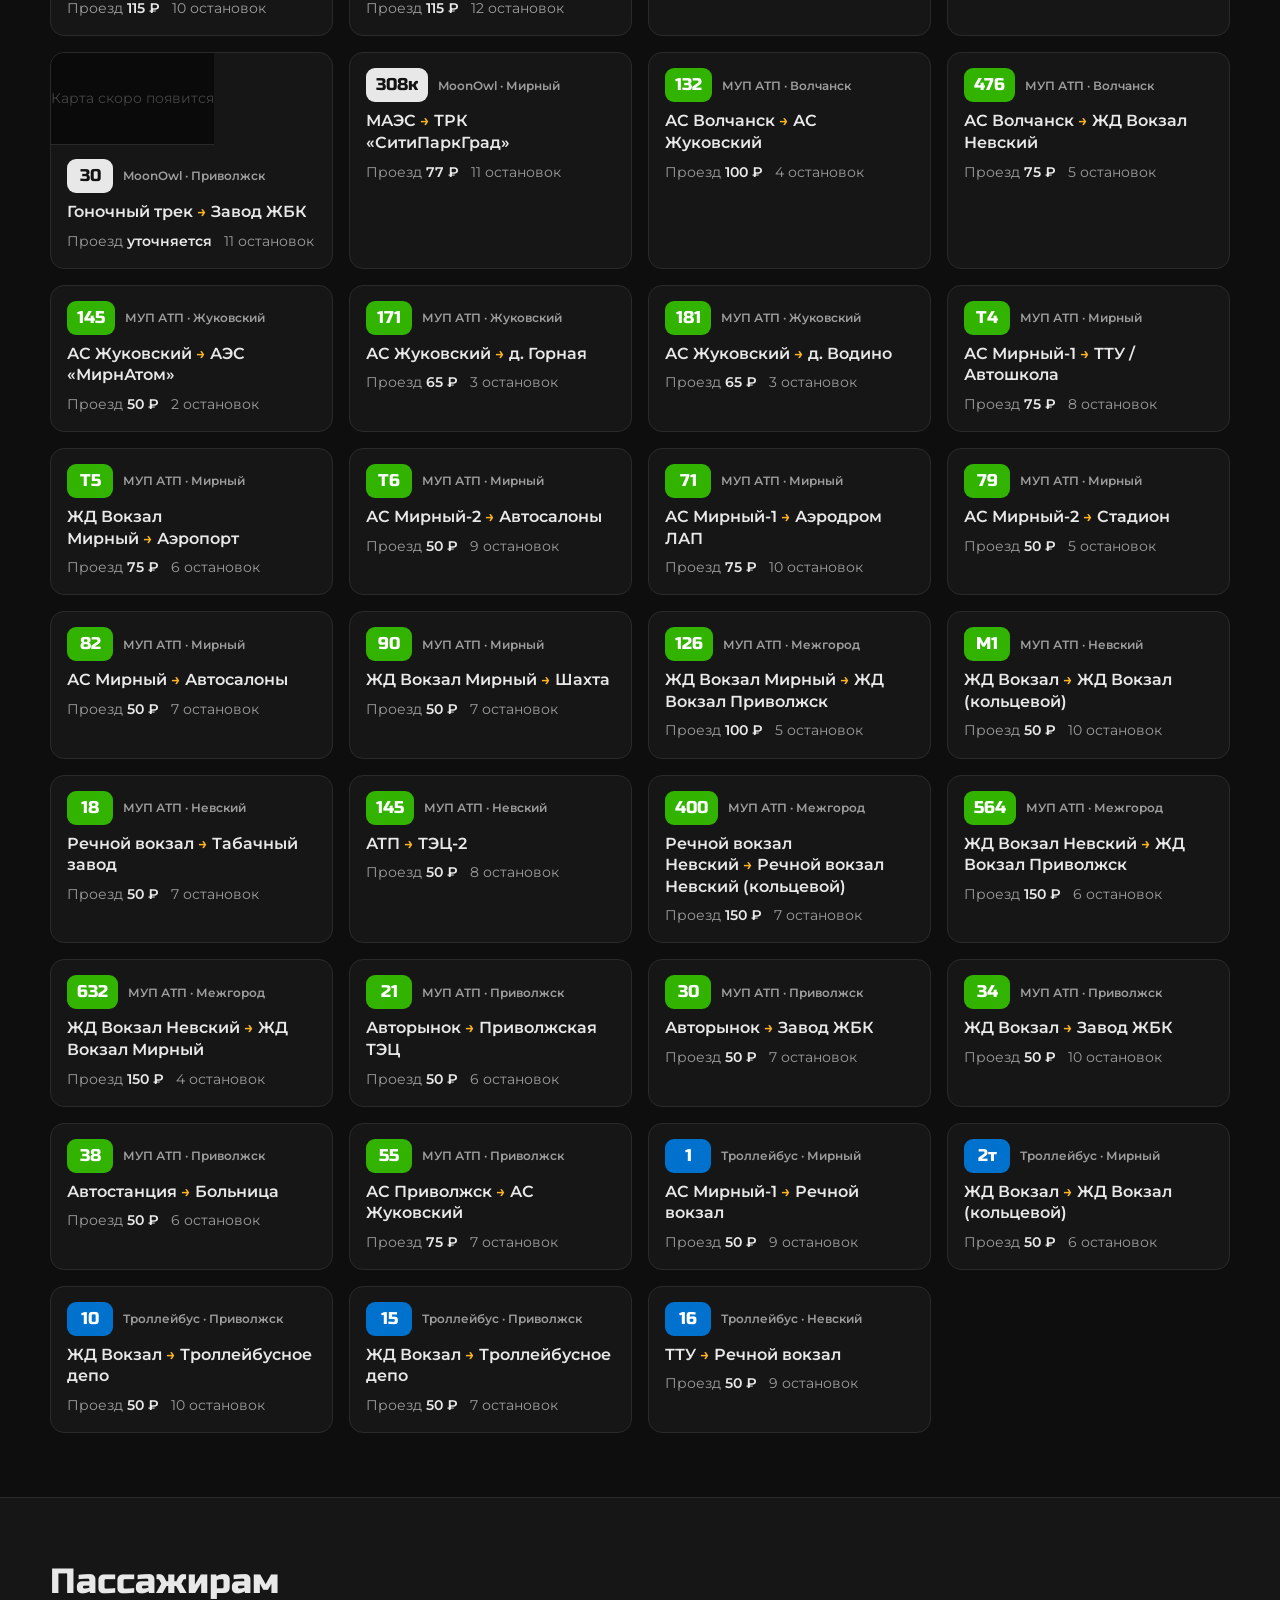
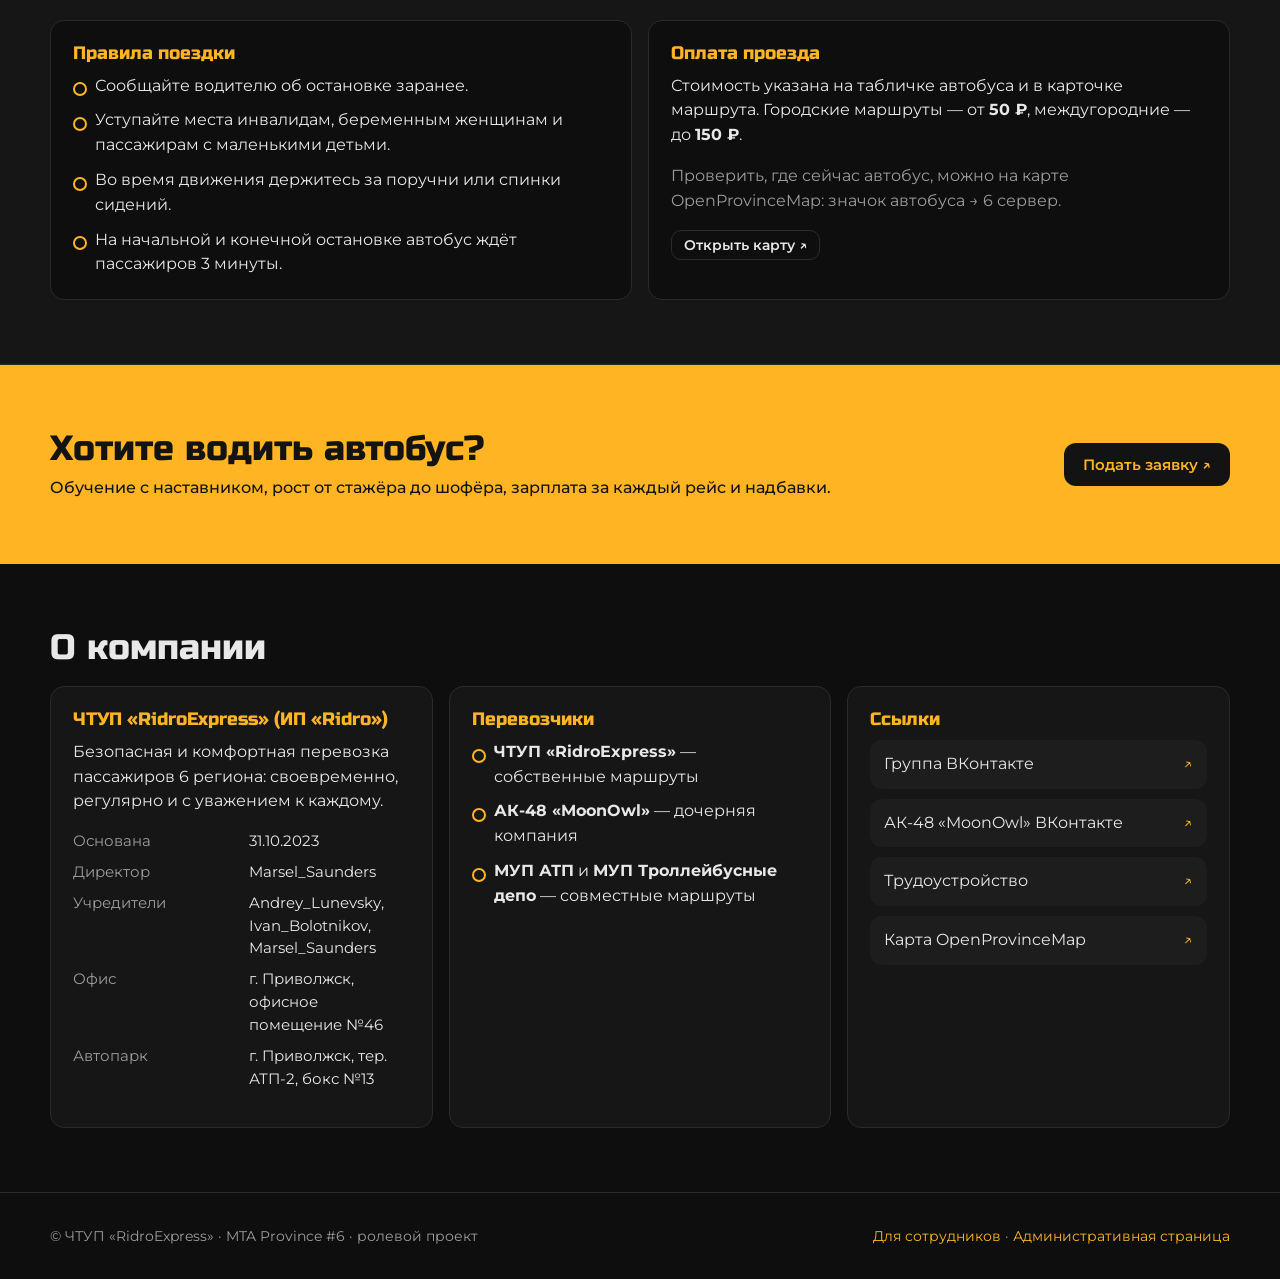
==== commit 6d7350ea: "Смена статуса и комментарий отчётов на административной странице; админка переименована Co-Authored-" ====
--- a/index.html
+++ b/index.html
@@ -10,7 +10,7 @@
   <link rel="preconnect" href="https://fonts.googleapis.com">
   <link rel="preconnect" href="https://fonts.gstatic.com" crossorigin>
   <link href="https://fonts.googleapis.com/css2?family=Montserrat:wght@400;500;600;700&family=Russo+One&display=swap" rel="stylesheet">
-  <link rel="stylesheet" href="assets/css/style.css?v=20261020i">
+  <link rel="stylesheet" href="assets/css/style.css?v=20261020l">
 </head>
 <body>
   <div class="stripes"></div>
@@ -156,13 +156,13 @@
   <footer class="footer">
     <div class="wrap">
       <span>© ЧТУП «RidroExpress» · MTA Province #6 · ролевой проект</span>
-      <span><a href="staff.html">Для сотрудников</a> · <a href="admin.html">Управление</a></span>
+      <span><a href="staff.html">Для сотрудников</a> · <a href="admin.html">Административная страница</a></span>
     </div>
   </footer>
 
   <dialog class="route" id="dlg" aria-labelledby="dlg-title"></dialog>
 
-  <script src="assets/js/common.js?v=20261020i"></script>
-  <script src="assets/js/passenger.js?v=20261020i"></script>
+  <script src="assets/js/common.js?v=20261020l"></script>
+  <script src="assets/js/passenger.js?v=20261020l"></script>
 </body>
 </html>
--- a/assets/css/style.css
+++ b/assets/css/style.css
@@ -196,10 +196,12 @@
 .fact span { display: block; font-size: .78rem; color: var(--muted); }
 .fact b { font-size: 1.1rem; }
 .stops { list-style: none; margin: 0; padding: 0; position: relative; }
-.stops::before { content: ""; position: absolute; left: 7px; top: 10px; bottom: 10px; width: 3px; background: var(--yellow); border-radius: 2px; }
+/* линия — от центра первой точки до центра последней (строка ≈ 35px → центр 17px) */
+.stops::before { content: ""; position: absolute; left: 7px; top: 17px; bottom: 17px; width: 3px; background: var(--yellow); border-radius: 2px; }
 .stops li { position: relative; padding: 5px 0 5px 28px; }
 .stops li::before {
-  content: ""; position: absolute; left: 1px; top: 11px; width: 15px; height: 15px; border-radius: 50%;
+  content: ""; position: absolute; left: 1px; top: calc(50% - 7.5px); width: 15px; height: 15px; border-radius: 50%;
+  box-sizing: border-box; /* иначе рамка увеличивает кружок до 21px и он съезжает с линии */
   background: var(--surface); border: 3px solid var(--yellow);
 }
 .stops li.end { font-weight: 700; }
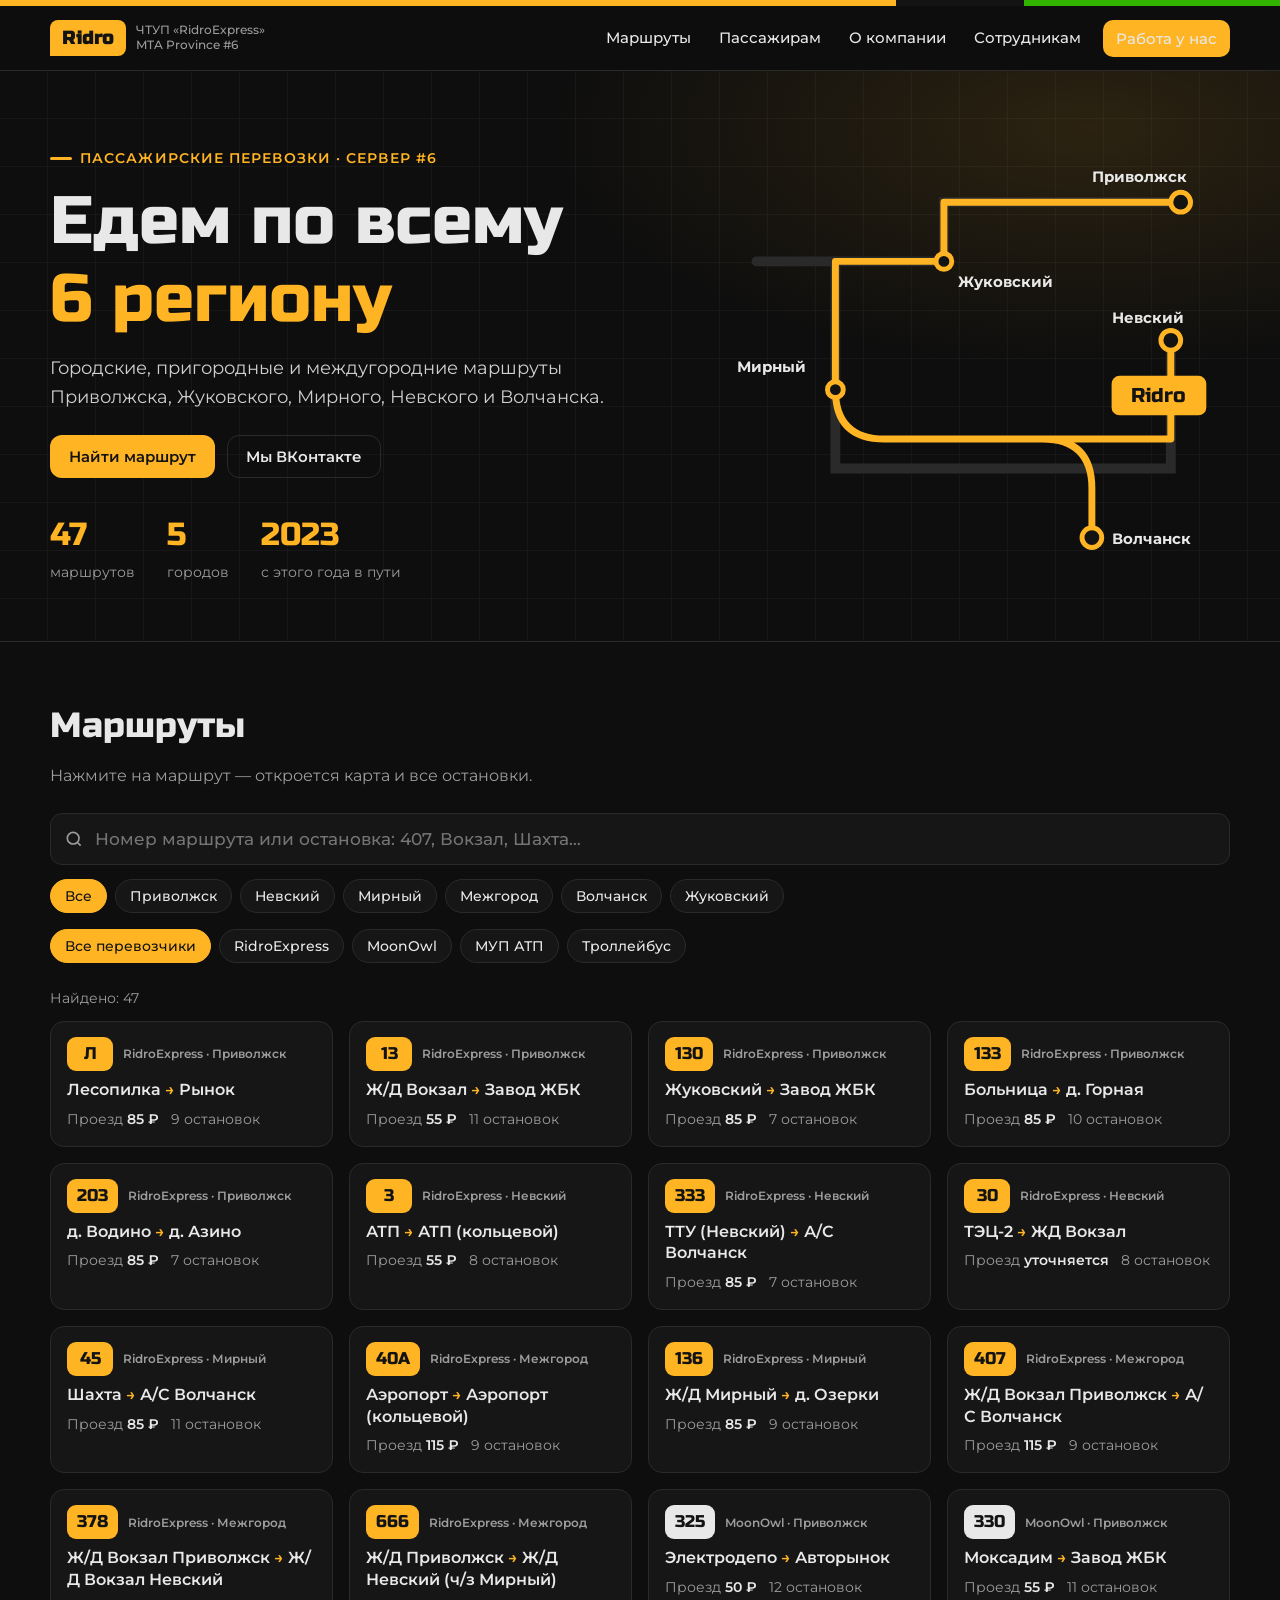
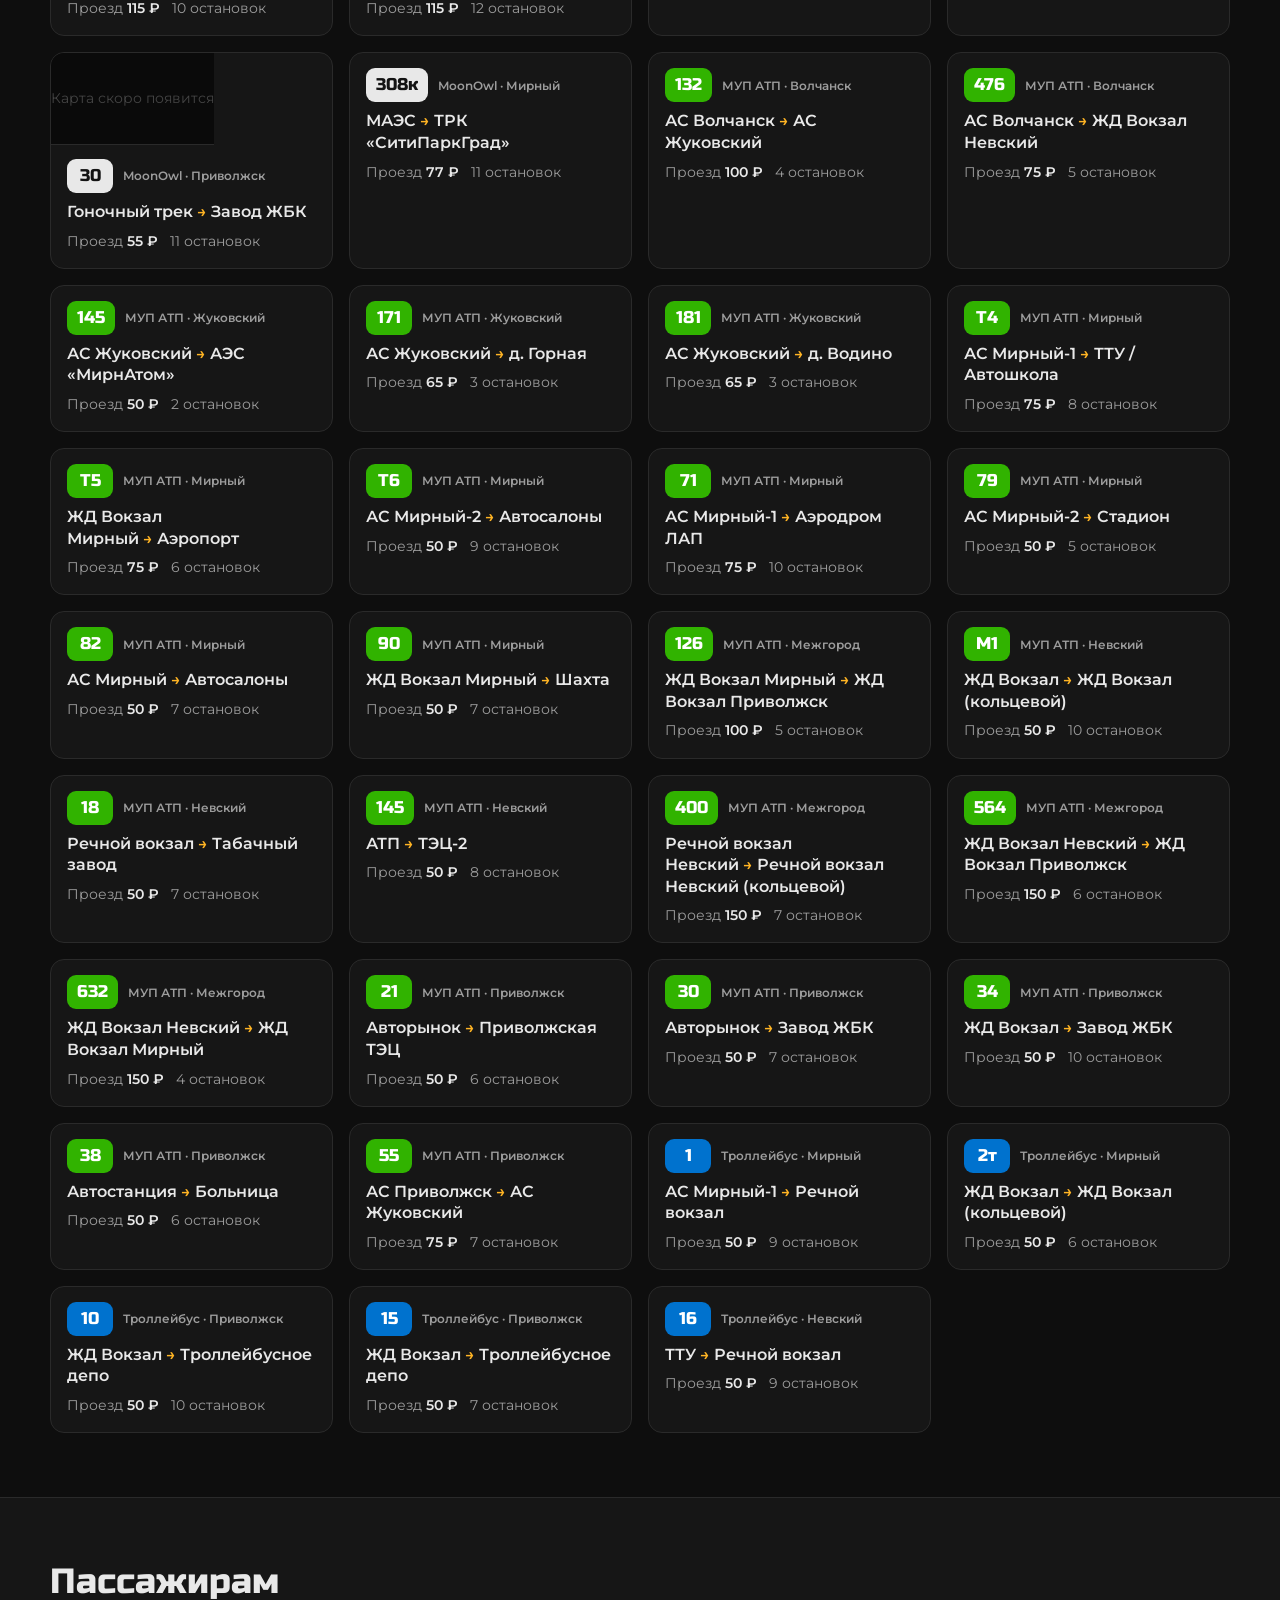
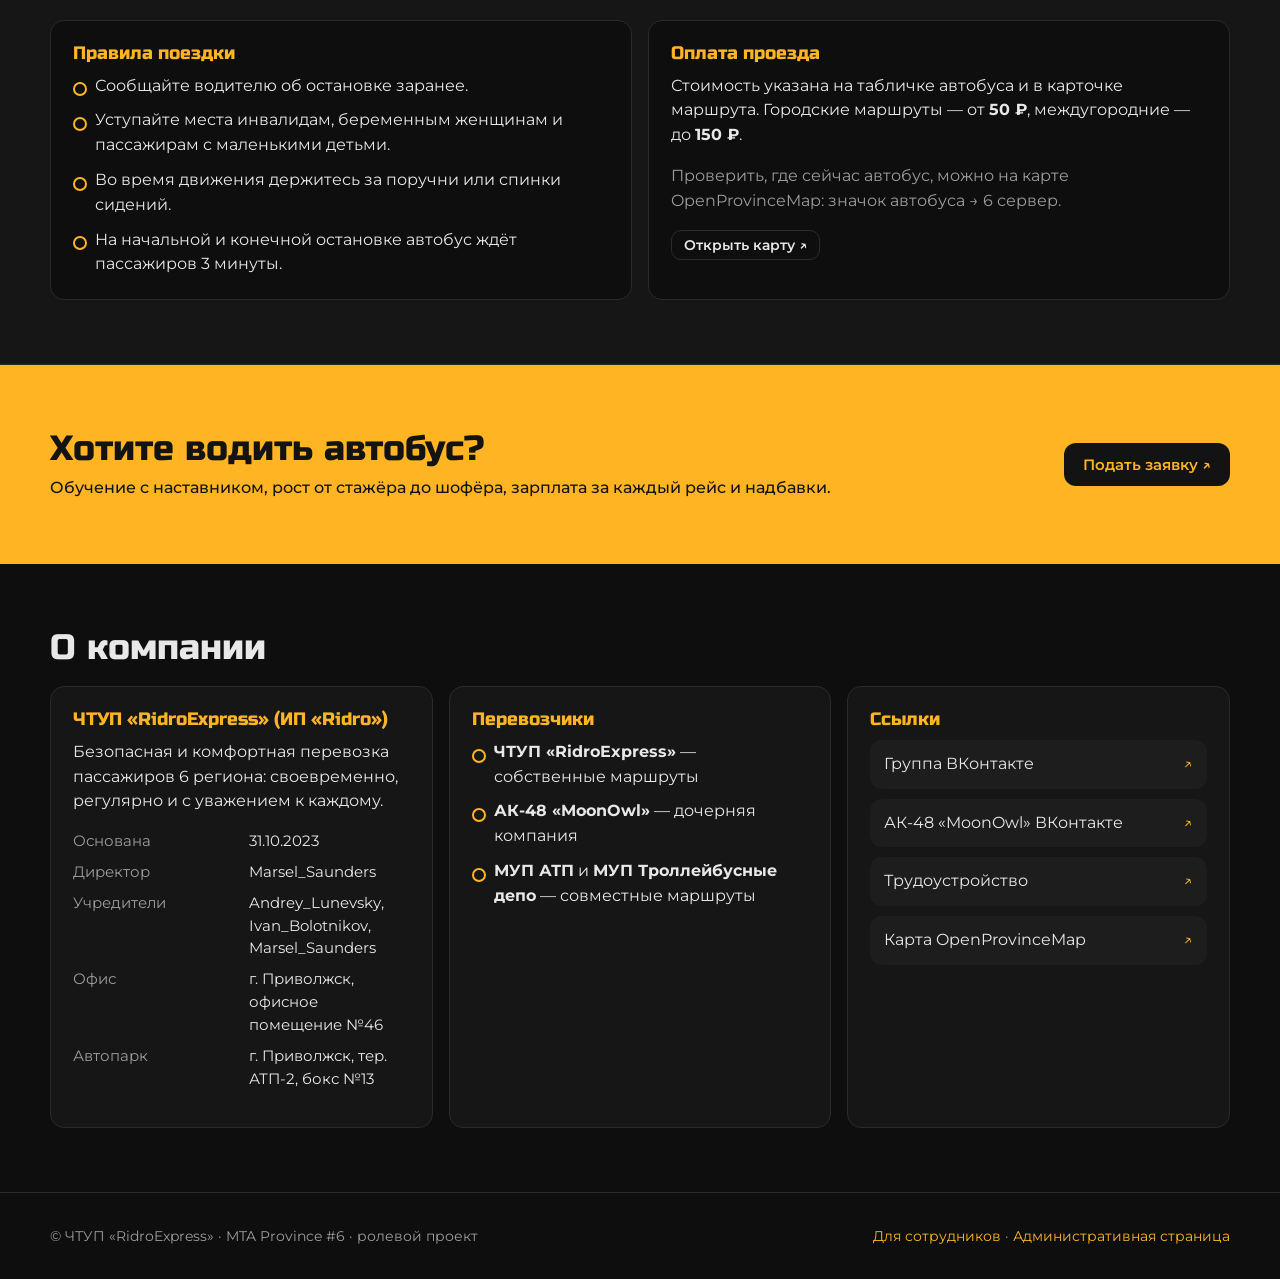
==== commit d7c01cfd: "Кнопка «Отчёты» в шапке справочника ведёт к «Сдать отчёт» Co-Authored-By: Claude Opus 5.5 <noreply@a" ====
--- a/index.html
+++ b/index.html
@@ -10,7 +10,7 @@
   <link rel="preconnect" href="https://fonts.googleapis.com">
   <link rel="preconnect" href="https://fonts.gstatic.com" crossorigin>
   <link href="https://fonts.googleapis.com/css2?family=Montserrat:wght@400;500;600;700&family=Russo+One&display=swap" rel="stylesheet">
-  <link rel="stylesheet" href="assets/css/style.css?v=20261020l">
+  <link rel="stylesheet" href="assets/css/style.css?v=20261020m">
 </head>
 <body>
   <div class="stripes"></div>
@@ -162,7 +162,7 @@
 
   <dialog class="route" id="dlg" aria-labelledby="dlg-title"></dialog>
 
-  <script src="assets/js/common.js?v=20261020l"></script>
-  <script src="assets/js/passenger.js?v=20261020l"></script>
+  <script src="assets/js/common.js?v=20261020m"></script>
+  <script src="assets/js/passenger.js?v=20261020m"></script>
 </body>
 </html>
